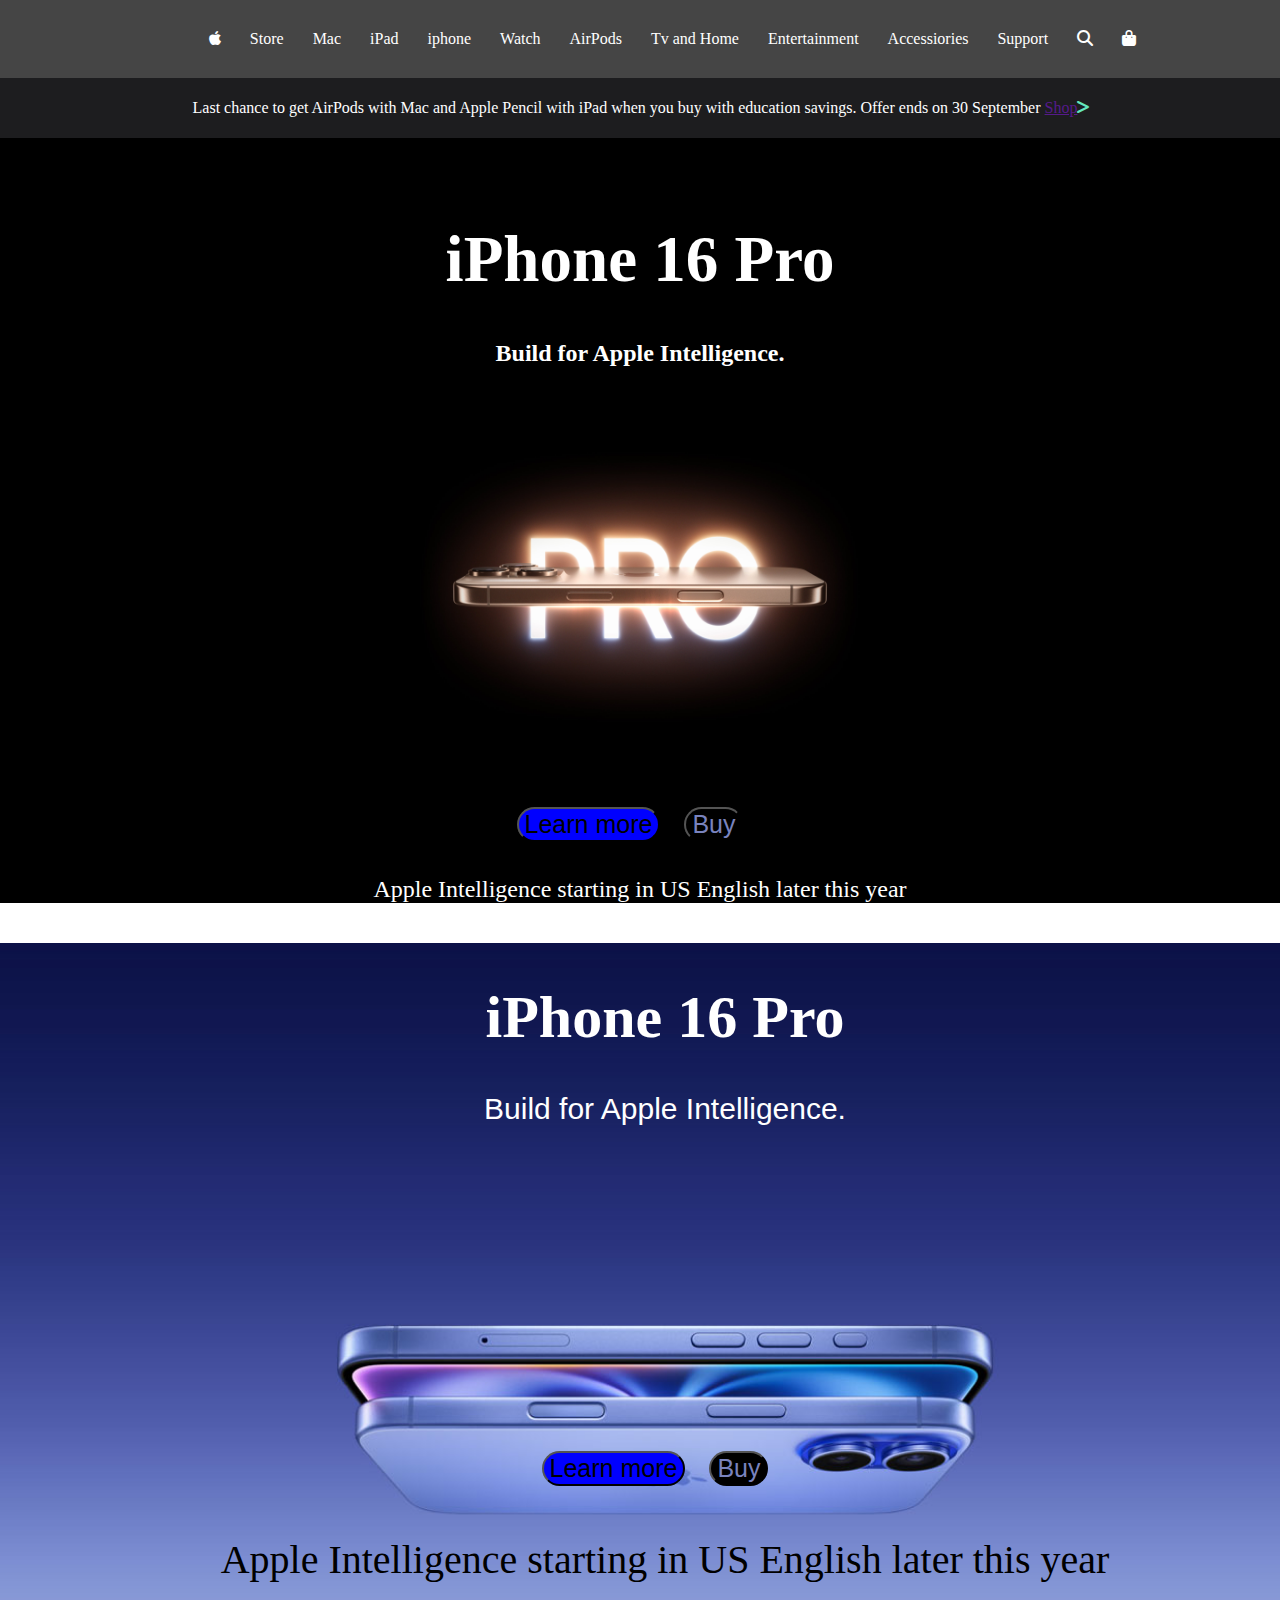
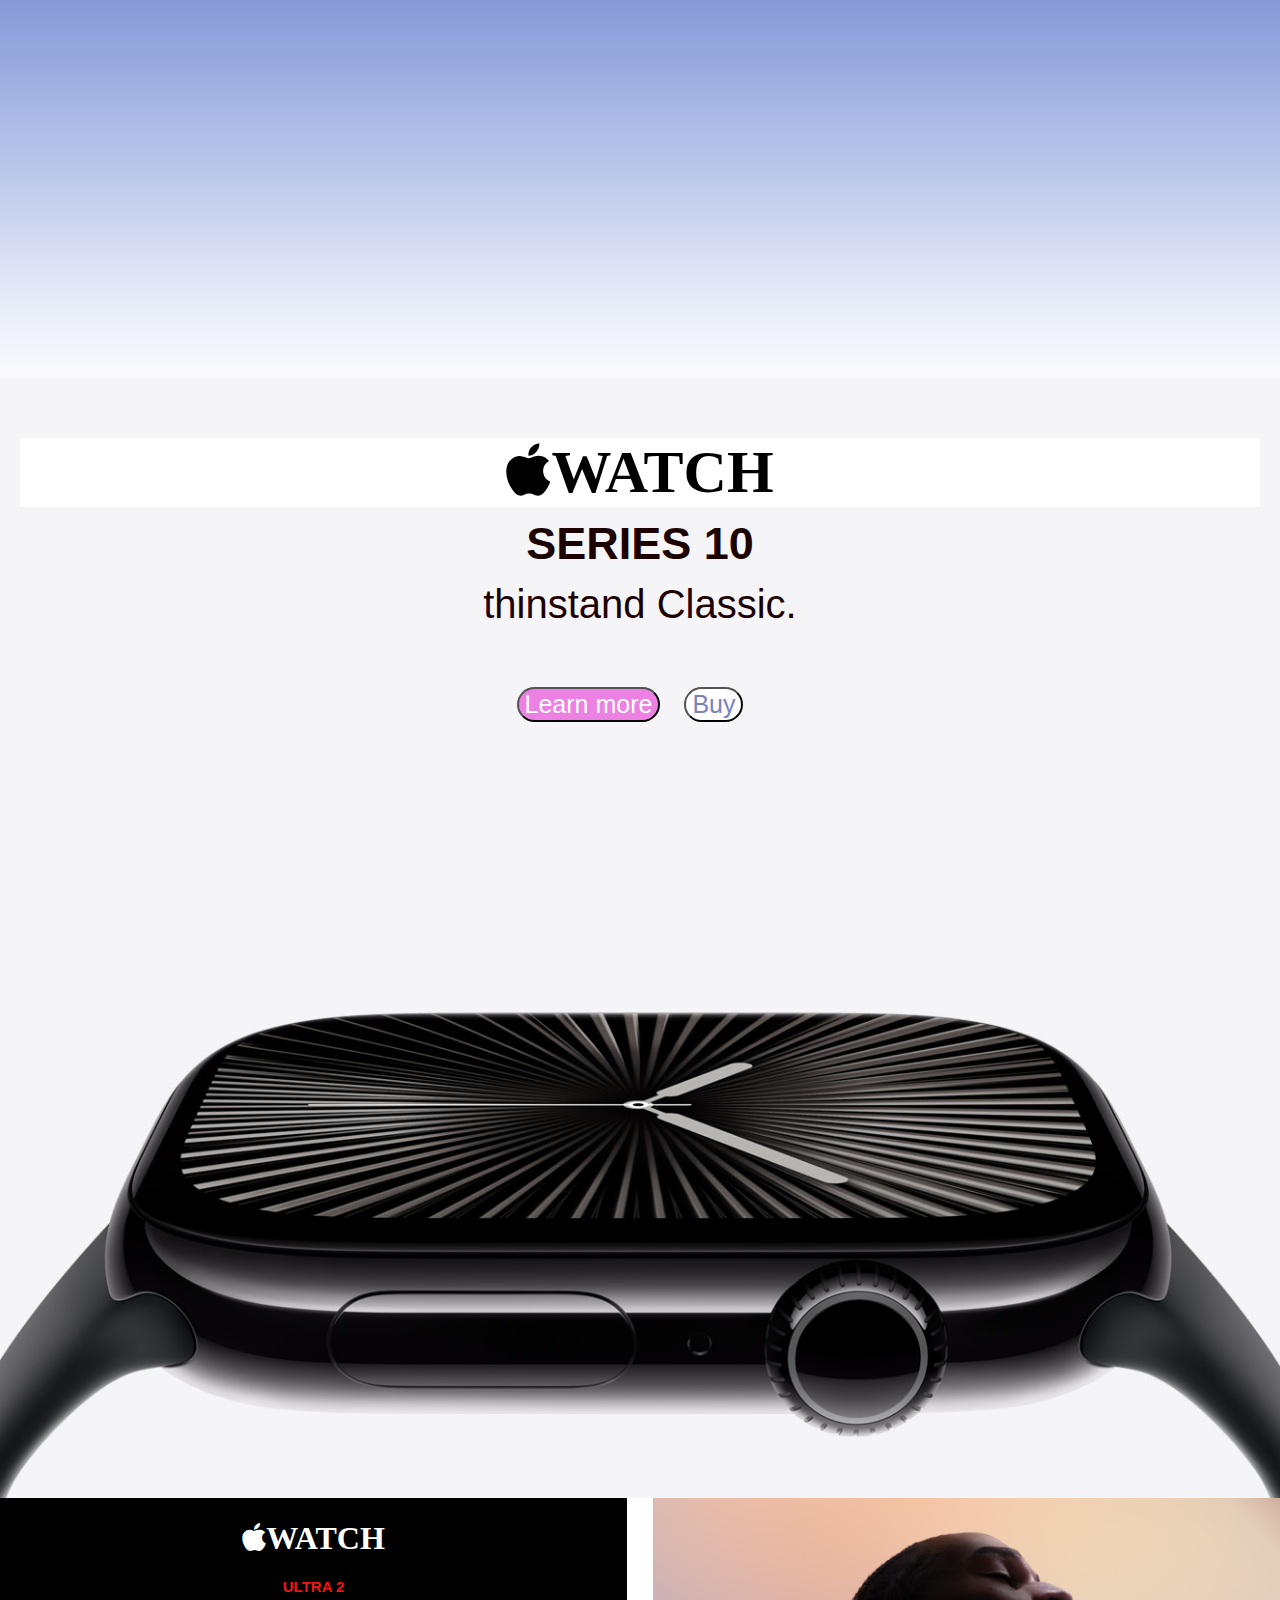
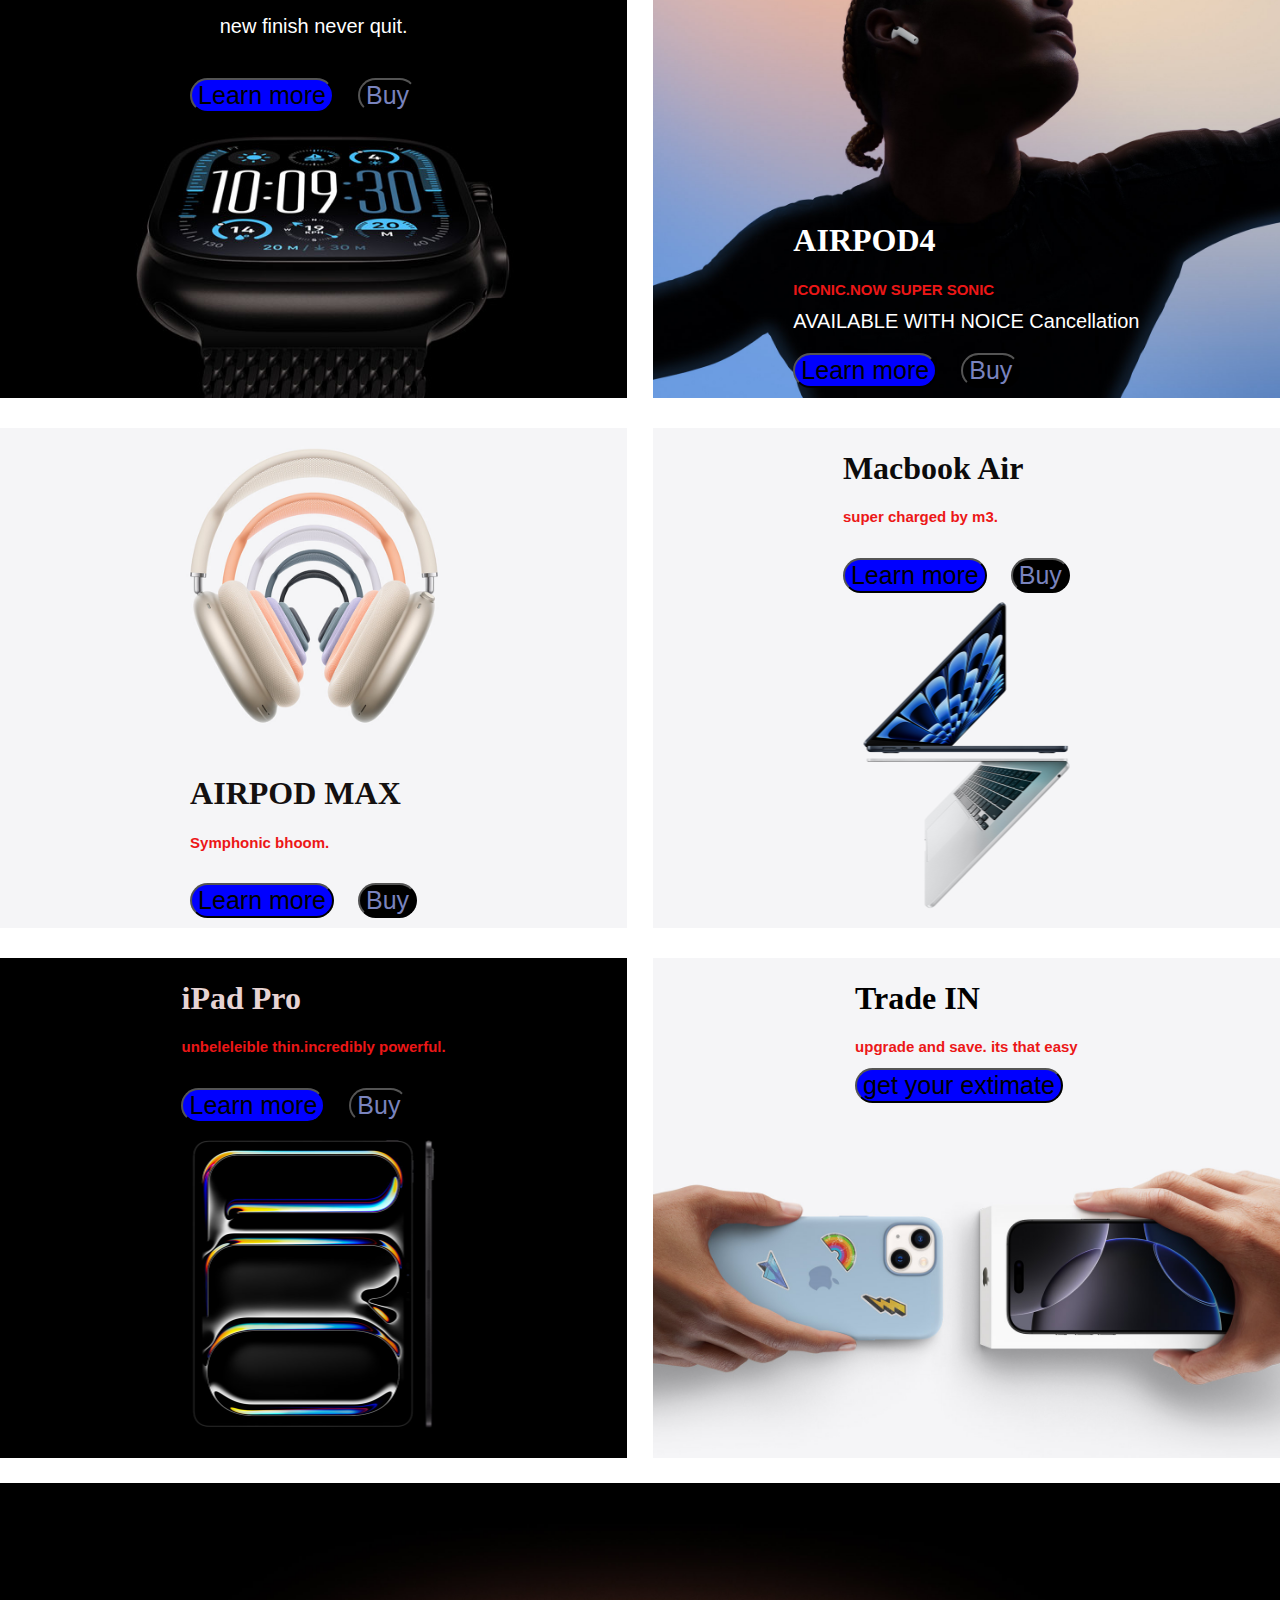
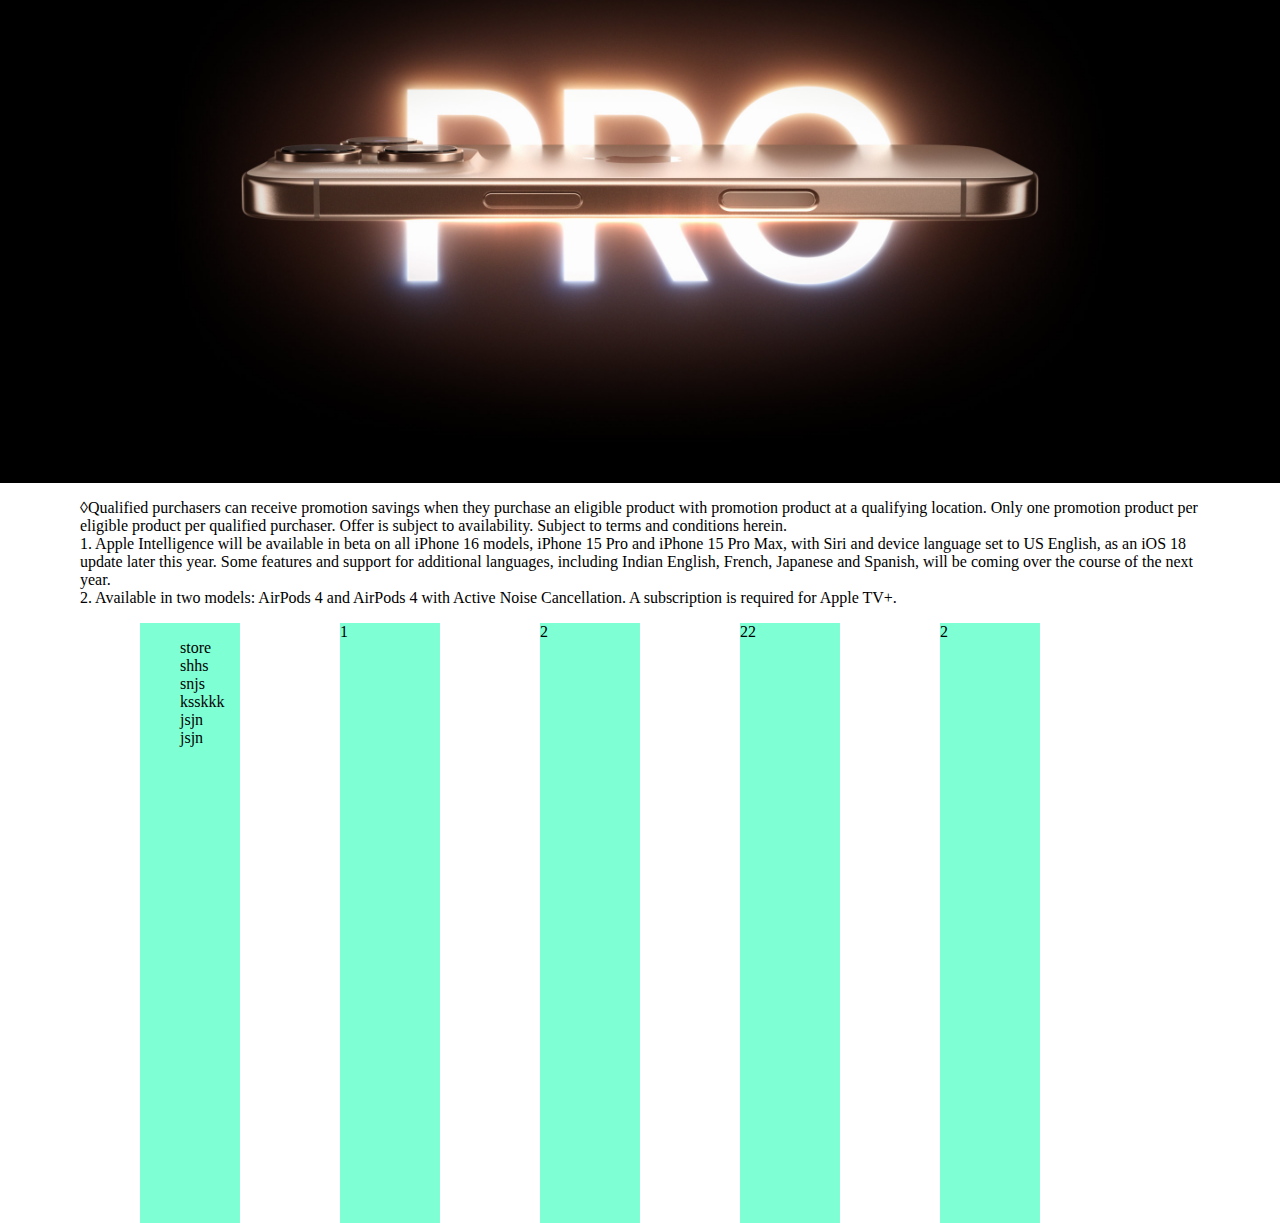
==== index.html @ c9995c5e "s" ====
<!DOCTYPE html>
<html lang="en">
<head>
    <meta charset="UTF-8">
    <meta name="viewport" content="width=device-width, initial-scale=1.0">
    <title>Apple</title>
    <link rel="stylesheet" href="app.css">
    <!-- <link rel="stylesheet" href="<link rel="stylesheet" href="https://cdnjs.cloudflare.com/ajax/libs/font-awesome/6.6.0/css/all.min.css" integrity="sha512-Kc323vGBEqzTmouAECnVceyQqyqdsSiqLQISBL29aUW4U/M7pSPA/gEUZQqv1cwx4OnYxTxve5UMg5GT6L4JJg==" crossorigin="anonymous" referrerpolicy="no-referrer" /> -->
     <link rel="stylesheet" href="https://cdnjs.cloudflare.com/ajax/libs/font-awesome/6.6.0/css/all.min.css">
    
</head>
<body>
<section>
    <header>
        <nav>
            <ul>
                <li><i class="fa-brands fa-apple"></i></li>
                <li>Store</li>
                <li>Mac</li>
                <li>iPad</li>
                <li>iphone</li>
                <li>Watch</li>
                <li>AirPods</li>
                <li>Tv and Home</li>
                <li>Entertainment</li>
                <li>Accessiories</li>
                <li>Support</li>
                <li><i class="fa-solid fa-magnifying-glass"></i></li>
                <li><i class="fa-solid fa-bag-shopping"></i></li>
            </ul>
            
        </nav>
    </header>

    <div class="sub-nav">
        <p>  Last chance to get AirPods with Mac and Apple Pencil with iPad when you buy with education savings. Offer ends on 30 September <a href="">Shop</a><i class="fa-sharp fa-solid fa-greater-than" style="color: #63E6BE; width: 10px;"></i>
        </div>
        <div class="hero">
    <h1>iPhone 16 Pro</h1>
    <h2>Build for Apple Intelligence.</h2>
    <img src="img/hero_endframe__b3cjfkquc2s2_large_2x.jpg" alt="">
    <input type="button" value="Learn more" style="background-color: blue;font-size: 25px;border-radius: 20px ;margin-bottom: 10px;">
    <input type="button" value="Buy" style="margin: 20px; background-color: black;  color:rgb(121, 131, 190);font-size: 25px;border-radius: 20px;margin-bottom: 10px;">
    <p>Apple Intelligence starting in US English later this year</p>
    
</div>
<div class="second">
   
    
     <div class="blue">
         <h1>iPhone 16 Pro</h1>
    <h2>Build for Apple Intelligence.</h2>
     <input type="button" value="Learn more" style="background-color: blue;font-size: 25px;border-radius: 20px ;margin-bottom: 10px;">
     <input type="button" value="Buy" style="margin: 20px; background-color: black;  color:rgb(121, 131, 190);font-size: 25px;border-radius: 20px;margin-bottom: 10px;">
     
     <p >Apple Intelligence starting in US English later this year</p>
     </div>
     
     <!-- <div class="watchimg">
        <h1 style="color: black;"><i class="fa-brands fa-apple"></i>WATCH </h1>
        <h3>SERIES 10</h3>
        <img src="img/watch.jpg" alt=""> -->
        <div class="watchimg">
        <h1 style="color: black;"><i class="fa-brands fa-apple"></i>WATCH </h1>
        <h2 style="font-family: sans-serif;font-size: 5vh ;">SERIES 10</h2>
        <p  style="font-family: sans-serif;font-weight: 50px ; font-size: 40px;background-size: 10%;margin-top: -25px;" >thinstand Classic.</p>
        <!-- <img style="display: flex;justify-content: center; width: 1320px; height: 200px;margin: auto;" src="img/watch.jpg" alt="">  -->
        <input type="button" value="Learn more" style="background-color: rgb(236, 128, 227);font-size: 25px;border-radius: 20px ;margin-bottom: 10px;color: rgb(255, 255, 255);">
        <input type="button" value="Buy" style="margin: 20px; background-color: rgb(255, 255, 255);  color:rgb(121, 131, 190);font-size: 25px;border-radius: 20px;margin-bottom: 10px;">
        <!-- <p>Apple Intelligence starting in US English later this year</p>
         -->
         </div>
    
     </div>

</section>
    

<section>

    <div class="third">
<div class="third-grid  watch">

<div class="watch-style">
    <h1 style="color: rgb(255, 255, 255);"><i class="fa-brands fa-apple"></i>WATCH </h1>
<h2> ULTRA 2</h2>
<p>new finish never quit.</p>

<input type="button" value="Learn more" style="background-color: blue;font-size: 25px;border-radius: 20px ;margin-bottom: 10px;">
<input type="button" value="Buy" style="margin: 20px; background-color: black;  color:rgb(121, 131, 190);
 box-shadow: none;  font-size: 25px;border-radius: 20px;margin-bottom: 10px;">
</div>
    

</div>
<div class="third-grid airpods">


    <div class="airpods-style">
       
        <h1 style="color: rgb(255, 255, 255);">AIRPOD4</h1>
    <h2> ICONIC.NOW SUPER SONIC</h2>
    <p>AVAILABLE WITH NOICE Cancellation</p>
    
    <input type="button" value="Learn more" style="background-color: blue;font-size: 25px;border-radius: 20px ;margin-bottom: 10px;">
    <input type="button" value="Buy" style="margin: 20px; background-color: black;  color:rgb(121, 131, 190);
     box-shadow: none;  font-size: 25px;border-radius: 20px;margin-bottom: 10px;">
    </div>


</div>
<div class="third-grid airpodsx">
<div class="airpodsx-style">
    <h1 style="color: rgb(20, 16, 16);">AIRPOD MAX </h1>
    <h2> Symphonic bhoom.</h2>
    
    <input type="button" value="Learn more" style="background-color: blue;font-size: 25px;border-radius: 20px ;margin-bottom: 10px;">
    <input type="button" value="Buy" style="margin: 20px; background-color: black;  color:rgb(121, 131, 190);
     box-shadow: none;  font-size: 25px;border-radius: 20px;margin-bottom: 10px;">
    </div>
</div>


<div class="third-grid macbook">

    <div class="macbook-style">
        <h1 style="color: rgb(12, 11, 11);">Macbook Air</h1>
        <h2> super charged by m3.</h2>
        
        
        <input type="button" value="Learn more" style="background-color: blue;font-size: 25px;border-radius: 20px ;margin-bottom: 10px;">
        <input type="button" value="Buy" style="margin: 20px; background-color: black;  color:rgb(121, 131, 190);
         box-shadow: none;  font-size: 25px;border-radius: 20px;margin-bottom: 10px;">
        </div>
    </div>
    
    <div class="third-grid ipad">
        
        <div class="ipad-style">
            <h1 style="color: rgb(230, 211, 211);">iPad Pro</h1>
            <h2> unbeleleible thin.incredibly powerful.</h2>
            
            
            <input type="button" value="Learn more" style="background-color: blue;font-size: 25px;border-radius: 20px ;margin-bottom: 10px;">
            <input type="button" value="Buy" style="margin: 20px; background-color: black;  color:rgb(121, 131, 190);
             box-shadow: none;  font-size: 25px;border-radius: 20px;margin-bottom: 10px;">
            </div>
        </div>
        <div class="third-grid tradein">
        
            <div class="tradein-style">
                <h1 style="color: rgb(0, 0, 0);">Trade IN </h1>
                <h2> upgrade and save. its that easy</h2>
               
                
                <input type="button" value="get your extimate" style="background-color: blue;font-size: 25px;border-radius: 20px ;margin-bottom: 10px;">
    
            </div>
            
        </div>
    </div>


    
 

<!-- </div>

</div>
    </div>

</div>

</div>
    </div> -->

</section>


<section class="carousel">


<div class="carousel">

    <div class="image-bottom">
        <img src="img/hero_endframe__b3cjfkquc2s2_large_2x.jpg" alt="">
    </div>

</div>

</section>


<section>
<div class="para">

    <p>◊Qualified purchasers can receive promotion savings when they purchase an eligible product with promotion product at a qualifying location. Only one promotion product per eligible product per qualified purchaser. Offer is subject to availability. Subject to terms and conditions herein. <br>
        1. Apple Intelligence will be available in beta on all iPhone 16 models, iPhone 15 Pro and iPhone 15 Pro Max, with Siri and device language set to US English, as an iOS 18 update later this year. Some features and support for additional languages, including Indian English, French, Japanese and Spanish, will be coming over the course of the next year. <br>
        2. Available in two models: AirPods 4 and AirPods 4 with Active Noise Cancellation.
        A subscription is required for Apple TV+.</p>
</div>

</section>
<footer>

    <div class="foot-grid">


<div class="foot-col">
    <ul>
        <li>store</li>
        <li>shhs</li>
        <li>snjs</li>
        <li>ksskkk</li>
        <li>jsjn</li>
        <li>jsjn</li>
        
    </ul>
</div>
<div class="foot-col">1</div>
<div class="foot-col">2</div>
<div class="foot-col">22</div>
<div class="foot-col">2</div>

    </div>

</footer>
</body>
</html>
---- app.css ----
apple

*{
    margin: 0;
    padding: 0;
    box-sizing: border-box;
}
body{
    margin: 0;
}
header{
    background-color: rgba(22, 22, 23,.8);
    color: white;
    text-align: center;
    padding: 14px;
    /* position: absolute; */
}
header nav ul li{
    display: inline;
    margin-left: 25px;
    /* position: fixed; */
   
    
}
.sub-nav{
    background-color: #1d1d1f;
    color: white;
    text-align: center;
    padding: 5px;
}
.sub-nav span {
    color: blue;
}
.hero{background-color: black;
    text-align: center;
    color: white;
    align-items: center;
    padding-top: 40px;
    
    
    
}
.hero img{width: 600px;
    height: 400px;
    display: flex;
        justify-content: center;
        align-items: center;
        /* margin-left: 170px; */
        /* margin-bottom: 100px; */
        margin: auto;
}
.hero h1 {
    /* padding: 30px; */
    font-size: 65px;
    
}
.hero h3{

    font-size: 25px;
    padding: 0%;
}
 /* input button{
    background-color: rgb(33, 33, 53);
    color: white;
    font-size: 30px;
    border-radius: 10px; */

 
.button1{
    background-color: rgb(98, 98, 189);
    color: white;
    font-size: 30px;
    border-radius: 10px
}
 .hero p{
    font-size:x-large;
    margin-bottom: 30px;

    /* align-items:center; */
 }

 .second{
    /* height: 50vh;  */
    text-align: center;
    display: block;
    
}
.blue{
    background-image: url("img/ip.jpg" ); 
    /* background-size: cover; */
    height: 115vh;
    width: 1330px;
    background-position: center;
    background-size: cover;

}
.second .blue h1{display: flex;
    text-align: center;
    justify-content: center;
    color: white;
    font-size: 60px;
    padding-top: 40px;


}
.second .blue h2{
    color: white;
    font-size: 30px;
    font-weight: 100;
    font-family: sans-serif;

}
.second .blue input{margin-top: 300px;
    /* margin-left: 10%; */
}
.second .blue p{font-size: 40px;}
.watch{ display: flex;
        justify-content: center;
    text-align: center;
align-items: center;}
.watchimg{
    background-image: url("img/watch.jpg");
    height: 120vh;
    /* width: 1230px; */
    background-position: center;
    background-size: cover;
    color: rgb(27, 1, 1);
    padding: 20px;
}
.watchimg h1{
    background-color: white;
    font-size: 60px;
}
.second .watchimg h2{
    font-size: 30px;
    margin-top: -30px;
}
.second .watchimg img{
    height: 100vh;
    width: 130px;
    background-position: center;
    background-size: cover;
    margin-top: 10%;
}


.third{
    display: grid;
    grid-template-columns: 49% 49%;
    grid-template-rows: 500px 500px 500px;
    gap: 2%;
}

.third-grid{
    color: black;
    background-color: aquamarine;
}
.watch{
    display: flex;
    justify-content: center;
    align-items: start;
    background-size: cover;

    background-image: url("img/imm/watchultra.jpg");
 background-position: center;

}
.watch-style{
h2{
color: rgb(236, 23, 23);
font-family: sans-serif;
font-size: 15px ;
}
    p{
color: white;
font-family: sans-serif;font-weight: 50px ; font-size: 20px;
    }
}

.airpods{
    display: flex;
    justify-content: center;
    align-items: end;
    background-image: url("img/imm/airpods.jpg");
    background-position: center;
    background-size: cover;


}

.airpods-style{
    h2{
        color: rgb(236, 23, 23);
        font-family: sans-serif;
        font-size: 15px ;
        }
            p{
        color: white;
        font-family: sans-serif;font-weight: 50px ; font-size: 20px;
        display: flex;
        justify-content: end;
        align-items: end;
        margin: auto;
            }
}

.airpodsx{
    background-image: url("img/imm/airpodsmax.jpg");
    display: flex;
    justify-content: center;
    align-items: end;
    background-position: center;
    background-size: cover;

}

.airpodsx-style{
    h2{
        color: rgb(236, 23, 23);
        font-family: sans-serif;
        font-size: 15px ;
        }
            p{
        color: white;
        font-family: sans-serif;font-weight: 50px ; font-size: 20px;
            }
}
.macbook{
    display: flex;
    justify-content: center;
    align-items: start;
    background: url("img/imm/macbook.jpg");
    background-position: center;
    background-size: cover;


}
.macbook-style{
    h2{
        color: rgb(236, 23, 23);
        font-family: sans-serif;
        font-size: 15px ;
        }
            p{
        color: white;
        font-family: sans-serif;font-weight: 50px ; font-size: 20px;
            }
}
.ipad{
    display: flex;
    justify-content: center;
    align-items: start;
    background: url("img/imm/ipadpro.jpg");
    background-position: center;
    background-size: cover;


}
.ipad-style{
    h2{
        color: rgb(236, 23, 23);
        font-family: sans-serif;
        font-size: 15px ;
        }
            p{
        color: white;
        font-family: sans-serif;font-weight: 50px ; font-size: 20px;
            }
}
.tradein{
    display: flex;
    justify-content: center;
    align-items: start;
    background: url("img/imm/tradein.jpg");
    background-position: center;
    background-size: cover;


}
.tradein-style{
    h2{
        color: rgb(236, 23, 23);
        font-family: sans-serif;
        font-size: 15px ;
        }
            p{
        color: white;
        font-family: sans-serif;font-weight: 50px ; font-size: 20px;
            }
}

.carousel{
    margin-top: 85px;
    background-color: antiquewhite;
}
.image-bottom{
    height: 600PX;
    width: 100%;
    overflow: hidden;
    margin-top: 10px;
    display: block;


    img{
        height: 100%;
        width: 100%;
        object-fit: cover;
    }
}

.para{
    padding: 0px 80px ;
    /* width: 100%; */
    /* align-items: center; */
}


.foot-grid{
    display: grid;
    align-items: center;
    justify-content: center;
    grid-template-columns: 200px 200px 200px 200px 200px;

}
.foot-col{
    height: 600px;
    width: 100px;
    gap: 20px;
    background-color: aquamarine;
}
.foot-col li{list-style: none;}
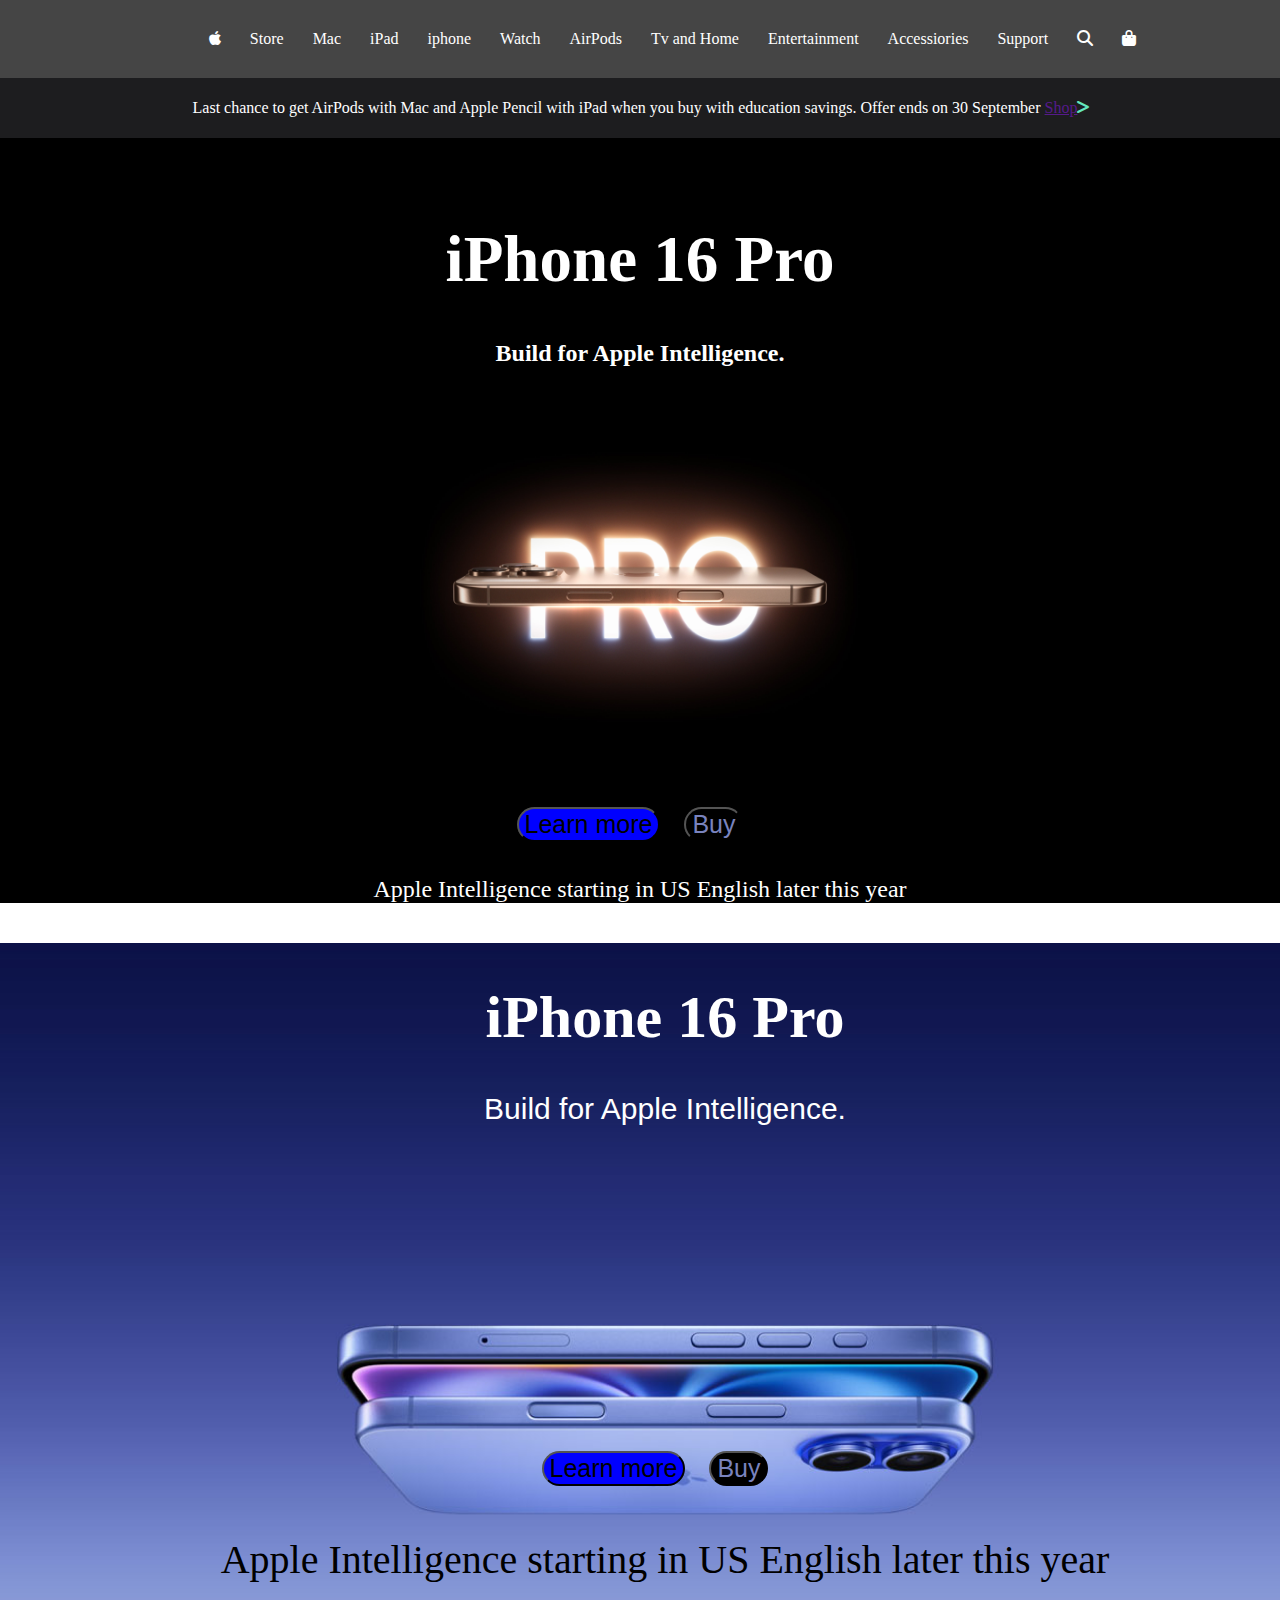
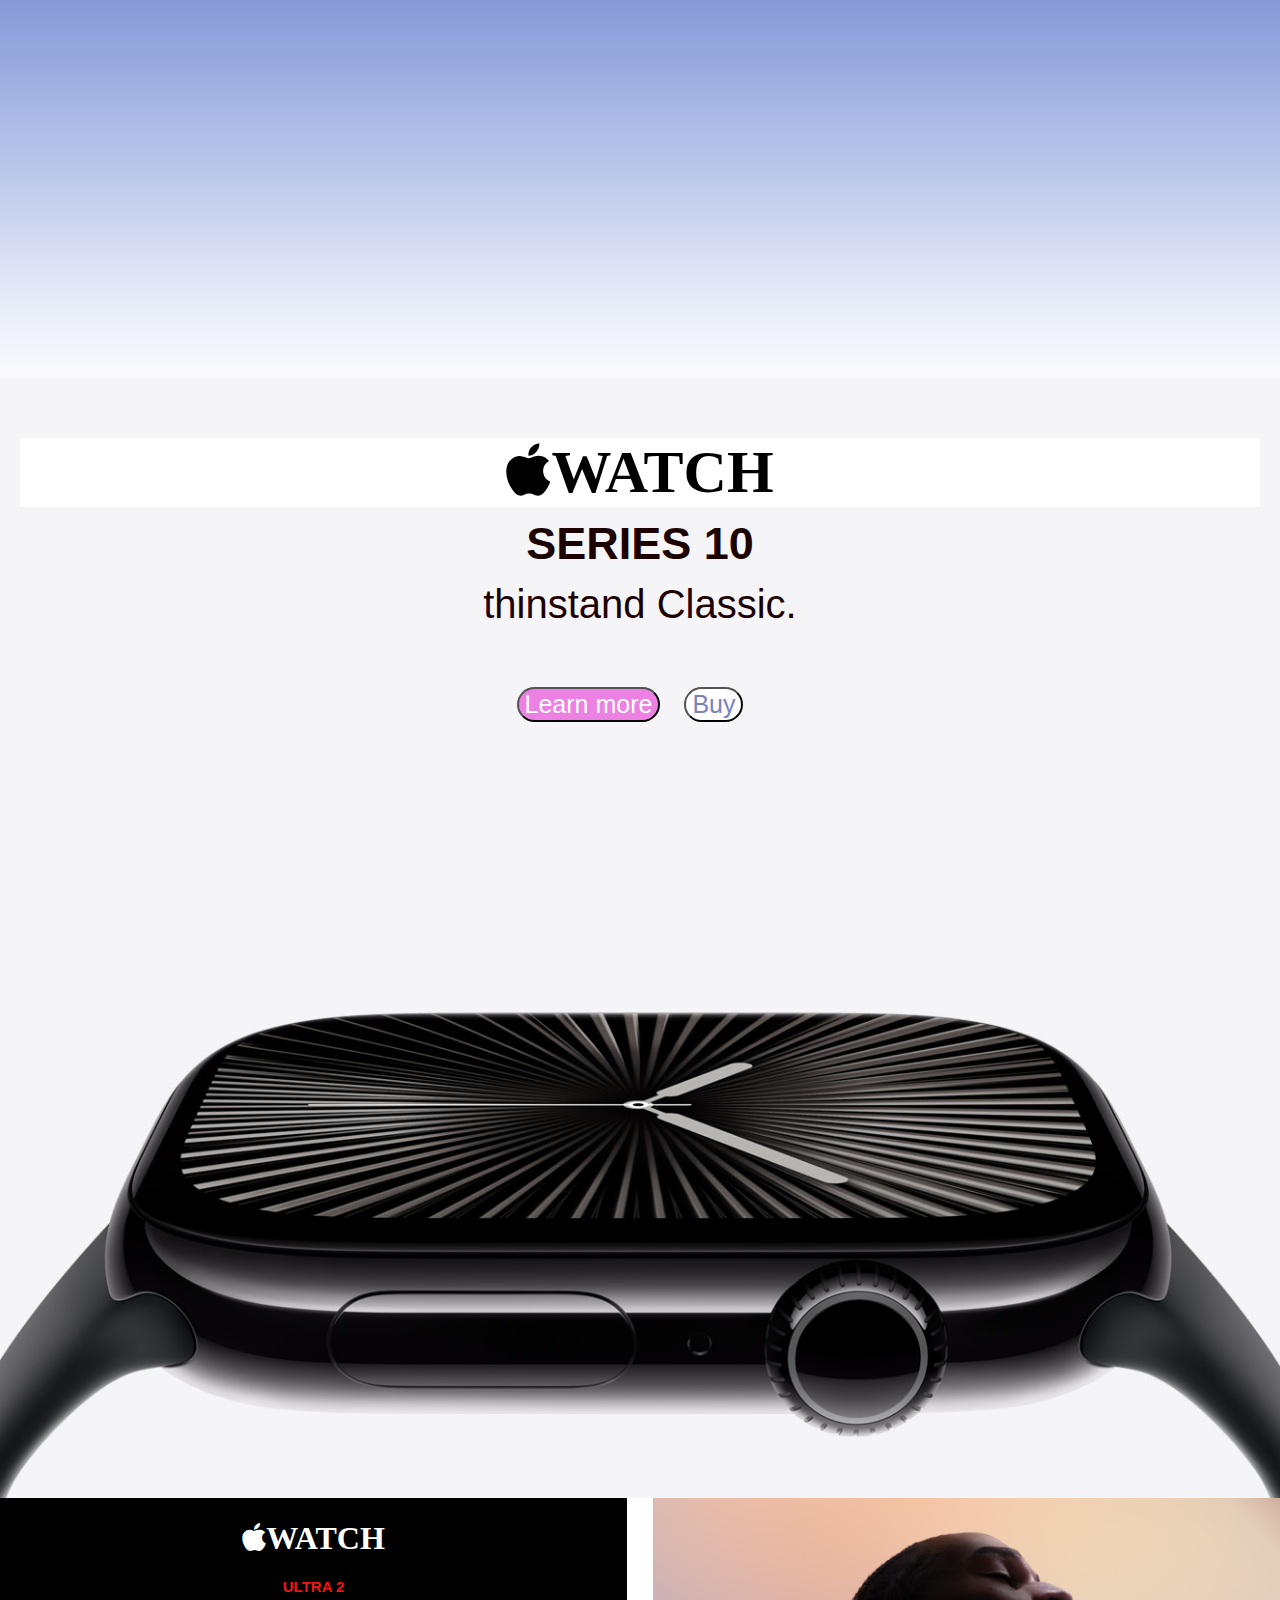
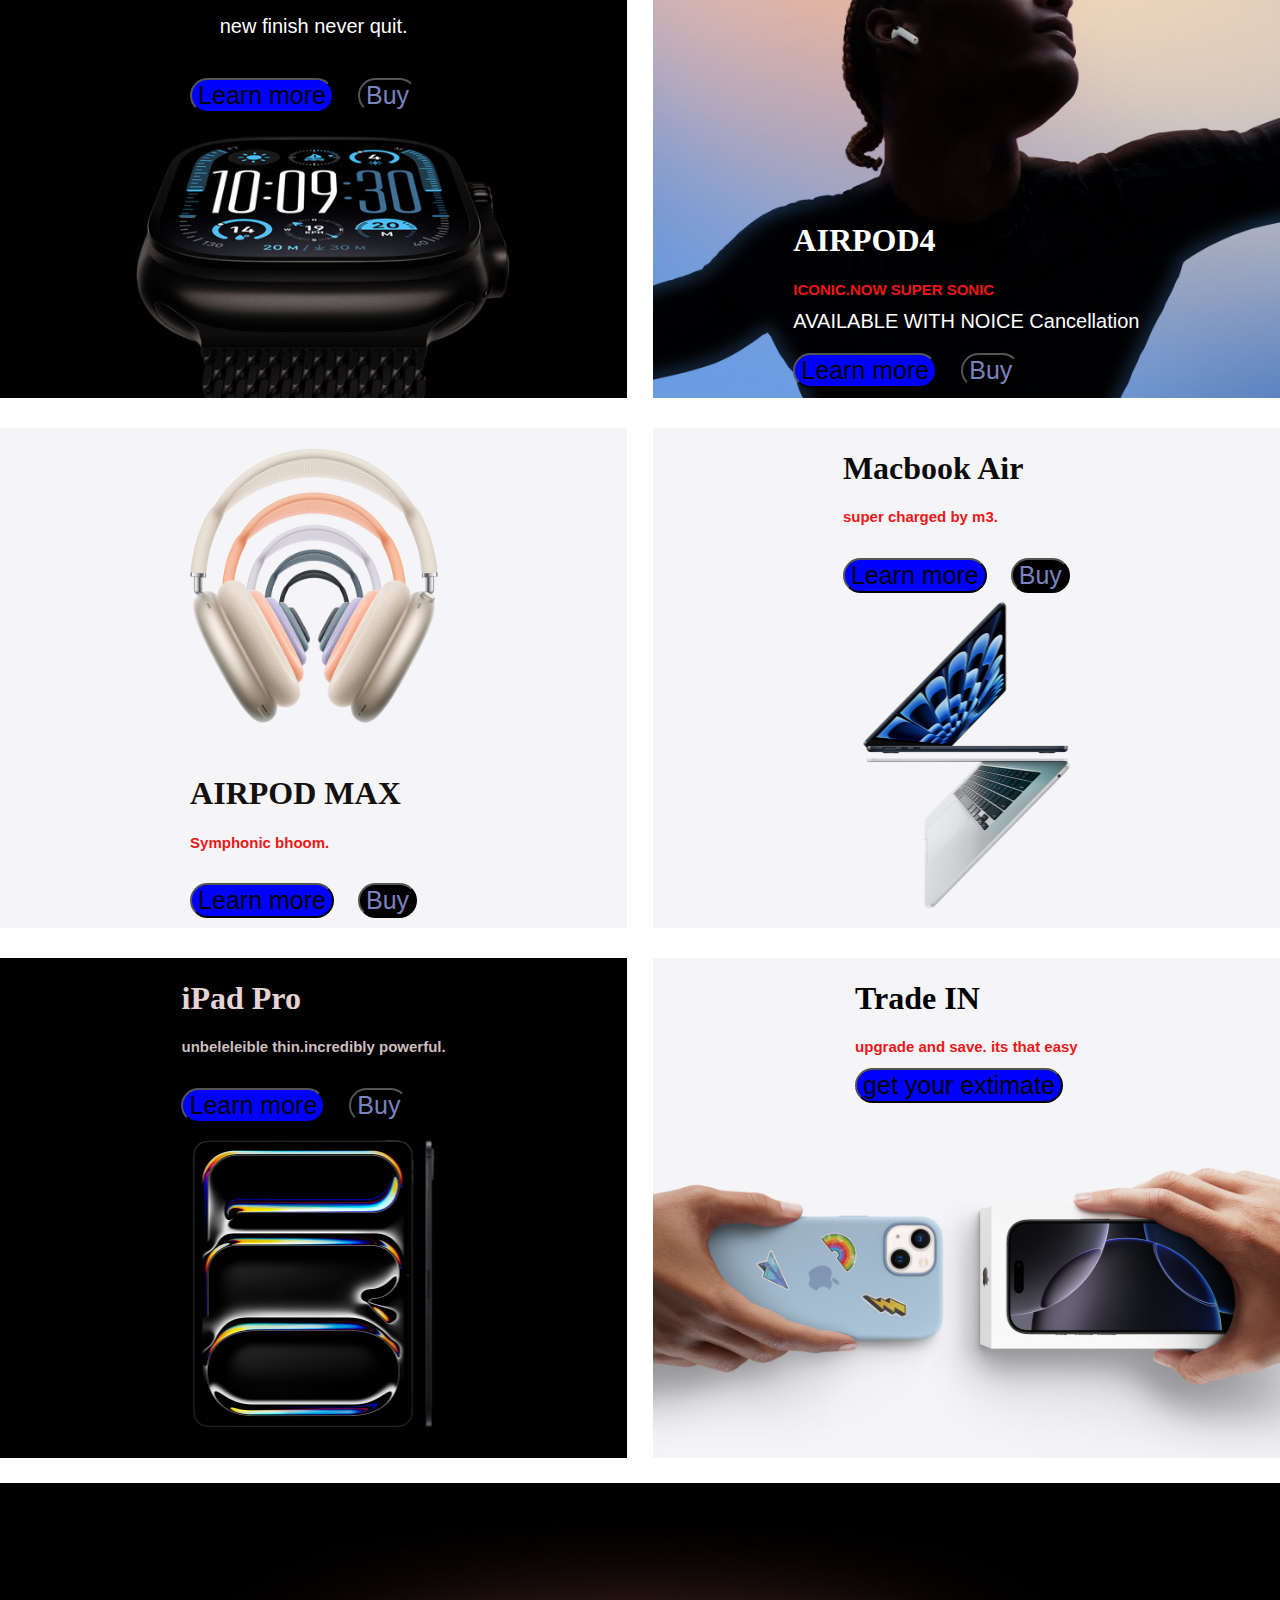
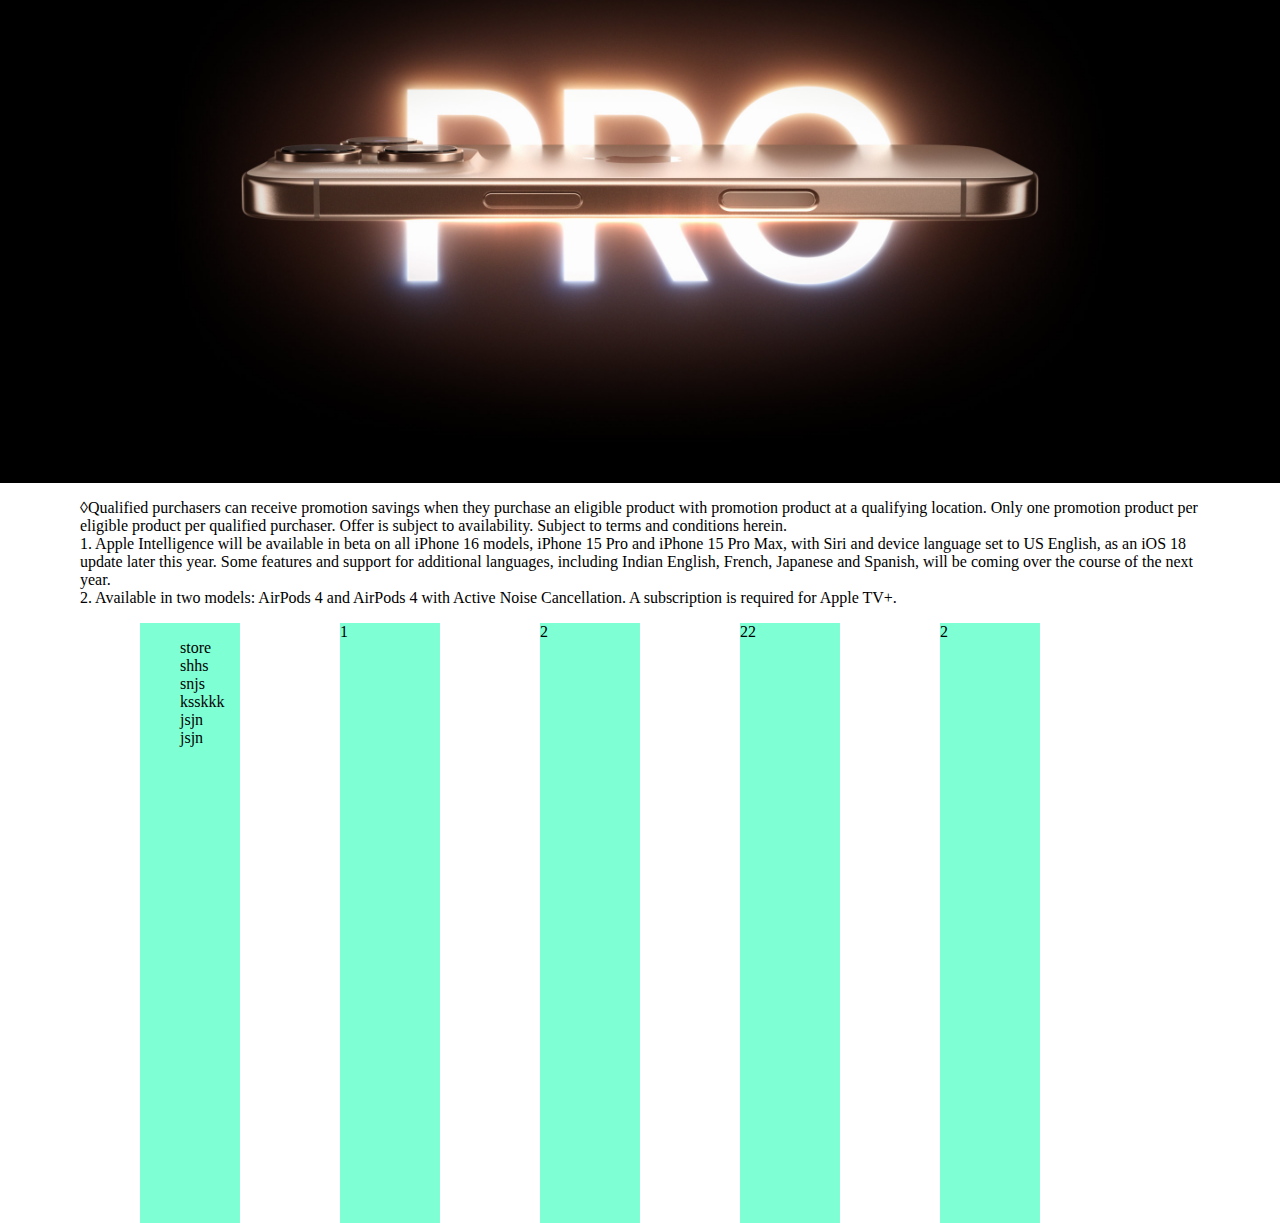
==== commit 0dc90429: "s" ====
--- a/index.html
+++ b/index.html
@@ -4,7 +4,7 @@
     <meta charset="UTF-8">
     <meta name="viewport" content="width=device-width, initial-scale=1.0">
     <title>Apple</title>
-    <link rel="stylesheet" href="app.css">
+    <link rel="stylesheet" href="style.css">
     <!-- <link rel="stylesheet" href="<link rel="stylesheet" href="https://cdnjs.cloudflare.com/ajax/libs/font-awesome/6.6.0/css/all.min.css" integrity="sha512-Kc323vGBEqzTmouAECnVceyQqyqdsSiqLQISBL29aUW4U/M7pSPA/gEUZQqv1cwx4OnYxTxve5UMg5GT6L4JJg==" crossorigin="anonymous" referrerpolicy="no-referrer" /> -->
      <link rel="stylesheet" href="https://cdnjs.cloudflare.com/ajax/libs/font-awesome/6.6.0/css/all.min.css">
     
--- a/style.css
+++ b/style.css
@@ -0,0 +1,331 @@
+apple
+
+*{
+    margin: 0;
+    padding: 0;
+    box-sizing: border-box;
+}
+body{
+    margin: 0;
+}
+header{
+    background-color: rgba(22, 22, 23,.8);
+    color: white;
+    text-align: center;
+    padding: 14px;
+    /* position: absolute; */
+}
+header nav ul li{
+    display: inline;
+    margin-left: 25px;
+    /* position: fixed; */
+   
+    
+}
+.sub-nav{
+    background-color: #1d1d1f;
+    color: white;
+    text-align: center;
+    padding: 5px;
+}
+.sub-nav span {
+    color: blue;
+}
+.hero{background-color: black;
+    text-align: center;
+    color: white;
+    align-items: center;
+    padding-top: 40px;
+    
+    
+    
+}
+.hero img{width: 600px;
+    height: 400px;
+    display: flex;
+        justify-content: center;
+        align-items: center;
+        /* margin-left: 170px; */
+        /* margin-bottom: 100px; */
+        margin: auto;
+}
+.hero h1 {
+    /* padding: 30px; */
+    font-size: 65px;
+    
+}
+.hero h3{
+
+    font-size: 25px;
+    padding: 0%;
+}
+ /* input button{
+    background-color: rgb(33, 33, 53);
+    color: white;
+    font-size: 30px;
+    border-radius: 10px; */
+
+ 
+.button1{
+    background-color: rgb(98, 98, 189);
+    color: white;
+    font-size: 30px;
+    border-radius: 10px
+}
+ .hero p{
+    font-size:x-large;
+    margin-bottom: 30px;
+
+    /* align-items:center; */
+ }
+
+ .second{
+    /* height: 50vh;  */
+    text-align: center;
+    display: block;
+    
+}
+.blue{
+    background-image: url("img/ip.jpg" ); 
+    /* background-size: cover; */
+    height: 115vh;
+    width: 1330px;
+    background-position: center;
+    background-size: cover;
+
+}
+.second .blue h1{display: flex;
+    text-align: center;
+    justify-content: center;
+    color: white;
+    font-size: 60px;
+    padding-top: 40px;
+
+
+}
+.second .blue h2{
+    color: white;
+    font-size: 30px;
+    font-weight: 100;
+    font-family: sans-serif;
+
+}
+.second .blue input{margin-top: 300px;
+    /* margin-left: 10%; */
+}
+.second .blue p{font-size: 40px;}
+.watch{ display: flex;
+        justify-content: center;
+    text-align: center;
+align-items: center;}
+.watchimg{
+    background-image: url("img/watch.jpg");
+    height: 120vh;
+    /* width: 1230px; */
+    background-position: center;
+    background-size: cover;
+    color: rgb(27, 1, 1);
+    padding: 20px;
+}
+.watchimg h1{
+    background-color: white;
+    font-size: 60px;
+}
+.second .watchimg h2{
+    font-size: 30px;
+    margin-top: -30px;
+}
+.second .watchimg img{
+    height: 100vh;
+    width: 130px;
+    background-position: center;
+    background-size: cover;
+    margin-top: 10%;
+}
+
+
+.third{
+    display: grid;
+    grid-template-columns: 49% 49%;
+    grid-template-rows: 500px 500px 500px;
+    gap: 2%;
+}
+
+.third-grid{
+    color: black;
+    background-color: aquamarine;
+}
+.watch{
+    display: flex;
+    justify-content: center;
+    align-items: start;
+    background-size: cover;
+
+    background-image: url("img/imm/watchultra.jpg");
+ background-position: center;
+
+}
+.watch-style{
+h2{
+color: rgb(236, 23, 23);
+font-family: sans-serif;
+font-size: 15px ;
+}
+    p{
+color: white;
+font-family: sans-serif;font-weight: 50px ; font-size: 20px;
+    }
+}
+
+.airpods{
+    display: flex;
+    justify-content: center;
+    align-items: end;
+    background-image: url("img/imm/airpods.jpg");
+    background-position: center;
+    background-size: cover;
+
+
+}
+
+.airpods-style{
+    h2{
+        color: rgb(236, 23, 23);
+        font-family: sans-serif;
+        font-size: 15px ;
+        }
+            p{
+        color: white;
+        font-family: sans-serif;font-weight: 50px ; font-size: 20px;
+        display: flex;
+        justify-content: end;
+        align-items: end;
+        margin: auto;
+            }
+}
+
+.airpodsx{
+    background-image: url("img/imm/airpodsmax.jpg");
+    display: flex;
+    justify-content: center;
+    align-items: end;
+    background-position: center;
+    background-size: cover;
+
+}
+
+.airpodsx-style{
+    h2{
+        color: rgb(236, 23, 23);
+        font-family: sans-serif;
+        font-size: 15px ;
+        }
+            p{
+        color: white;
+        font-family: sans-serif;font-weight: 50px ; font-size: 20px;
+            }
+}
+.macbook{
+    display: flex;
+    justify-content: center;
+    align-items: start;
+    background: url("img/imm/macbook.jpg");
+    background-position: center;
+    background-size: cover;
+
+
+}
+.macbook-style{
+    h2{
+        color: rgb(236, 23, 23);
+        font-family: sans-serif;
+        font-size: 15px ;
+        }
+            p{
+        color: white;
+        font-family: sans-serif;font-weight: 50px ; font-size: 20px;
+            }
+}
+.ipad{
+    display: flex;
+    justify-content: center;
+    align-items: start;
+    background: url("img/imm/ipadpro.jpg");
+    background-position: center;
+    background-size: cover;
+
+
+}
+.ipad-style{
+    h2{
+        color: rgb(204, 190, 190);
+        font-family: sans-serif;
+        font-size: 15px ;
+        }
+            p{
+        color: white;
+        font-family: sans-serif;font-weight: 50px ; font-size: 20px;
+            }
+}
+.tradein{
+    display: flex;
+    justify-content: center;
+    align-items: start;
+    background: url("img/imm/tradein.jpg");
+    background-position: center;
+    background-size: cover;
+
+
+}
+.tradein-style{
+    h2{
+        color: rgb(236, 23, 23);
+        font-family: sans-serif;
+        font-size: 15px ;
+        }
+            p{
+        color: white;
+        font-family: sans-serif;font-weight: 50px ; font-size: 20px;
+            }
+}
+
+.carousel{
+    margin-top: 85px;
+    background-color: antiquewhite;
+}
+.image-bottom{
+    height: 600PX;
+    width: 100%;
+    overflow: hidden;
+    margin-top: 10px;
+    display: block;
+
+
+    img{
+        height: 100%;
+        width: 100%;
+        object-fit: cover;
+    }
+}
+
+.para{
+    padding: 0px 80px ;
+    /* width: 100%; */
+    /* align-items: center; */
+}
+
+
+.foot-grid{
+    display: grid;
+    align-items: center;
+    justify-content: center;
+    grid-template-columns: 200px 200px 200px 200px 200px;
+
+}
+.foot-col{
+    height: 600px;
+    width: 100px;
+    gap: 20px;
+    background-color: aquamarine;
+}
+.foot-col li{list-style: none;}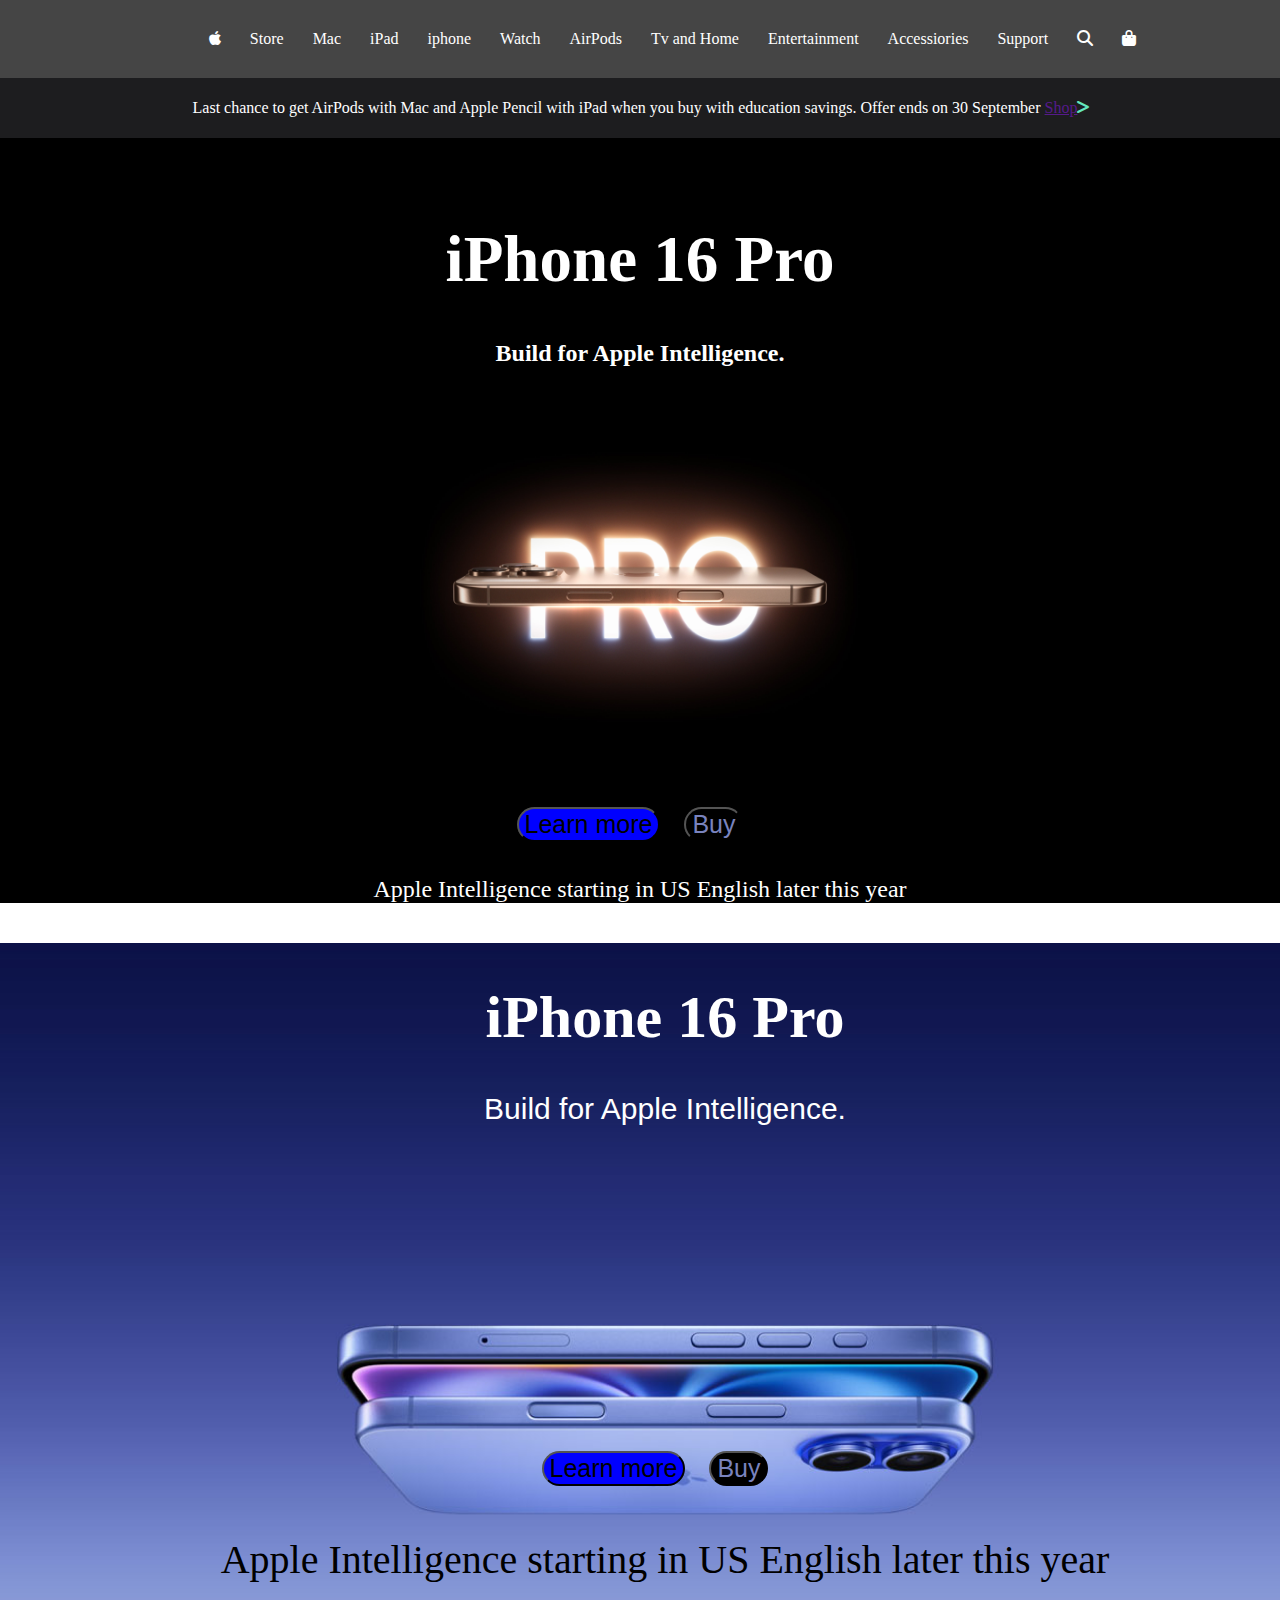
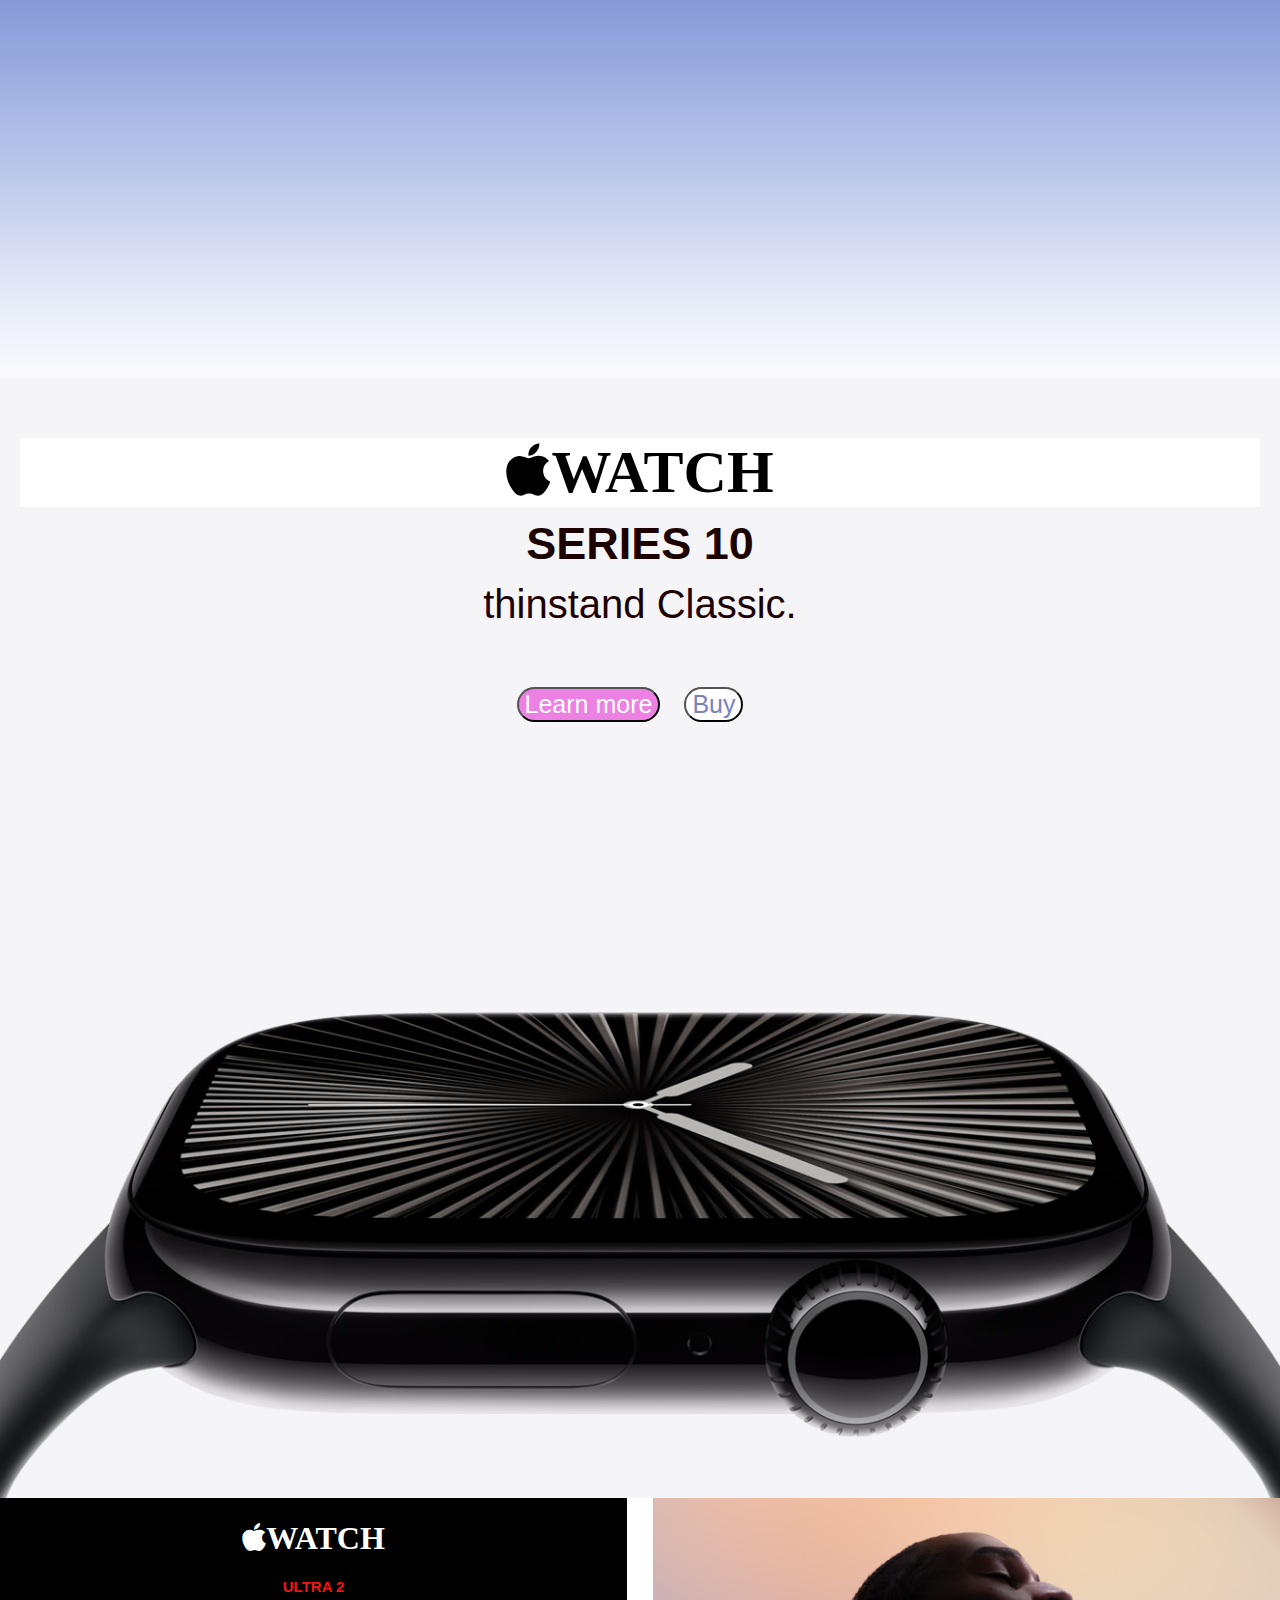
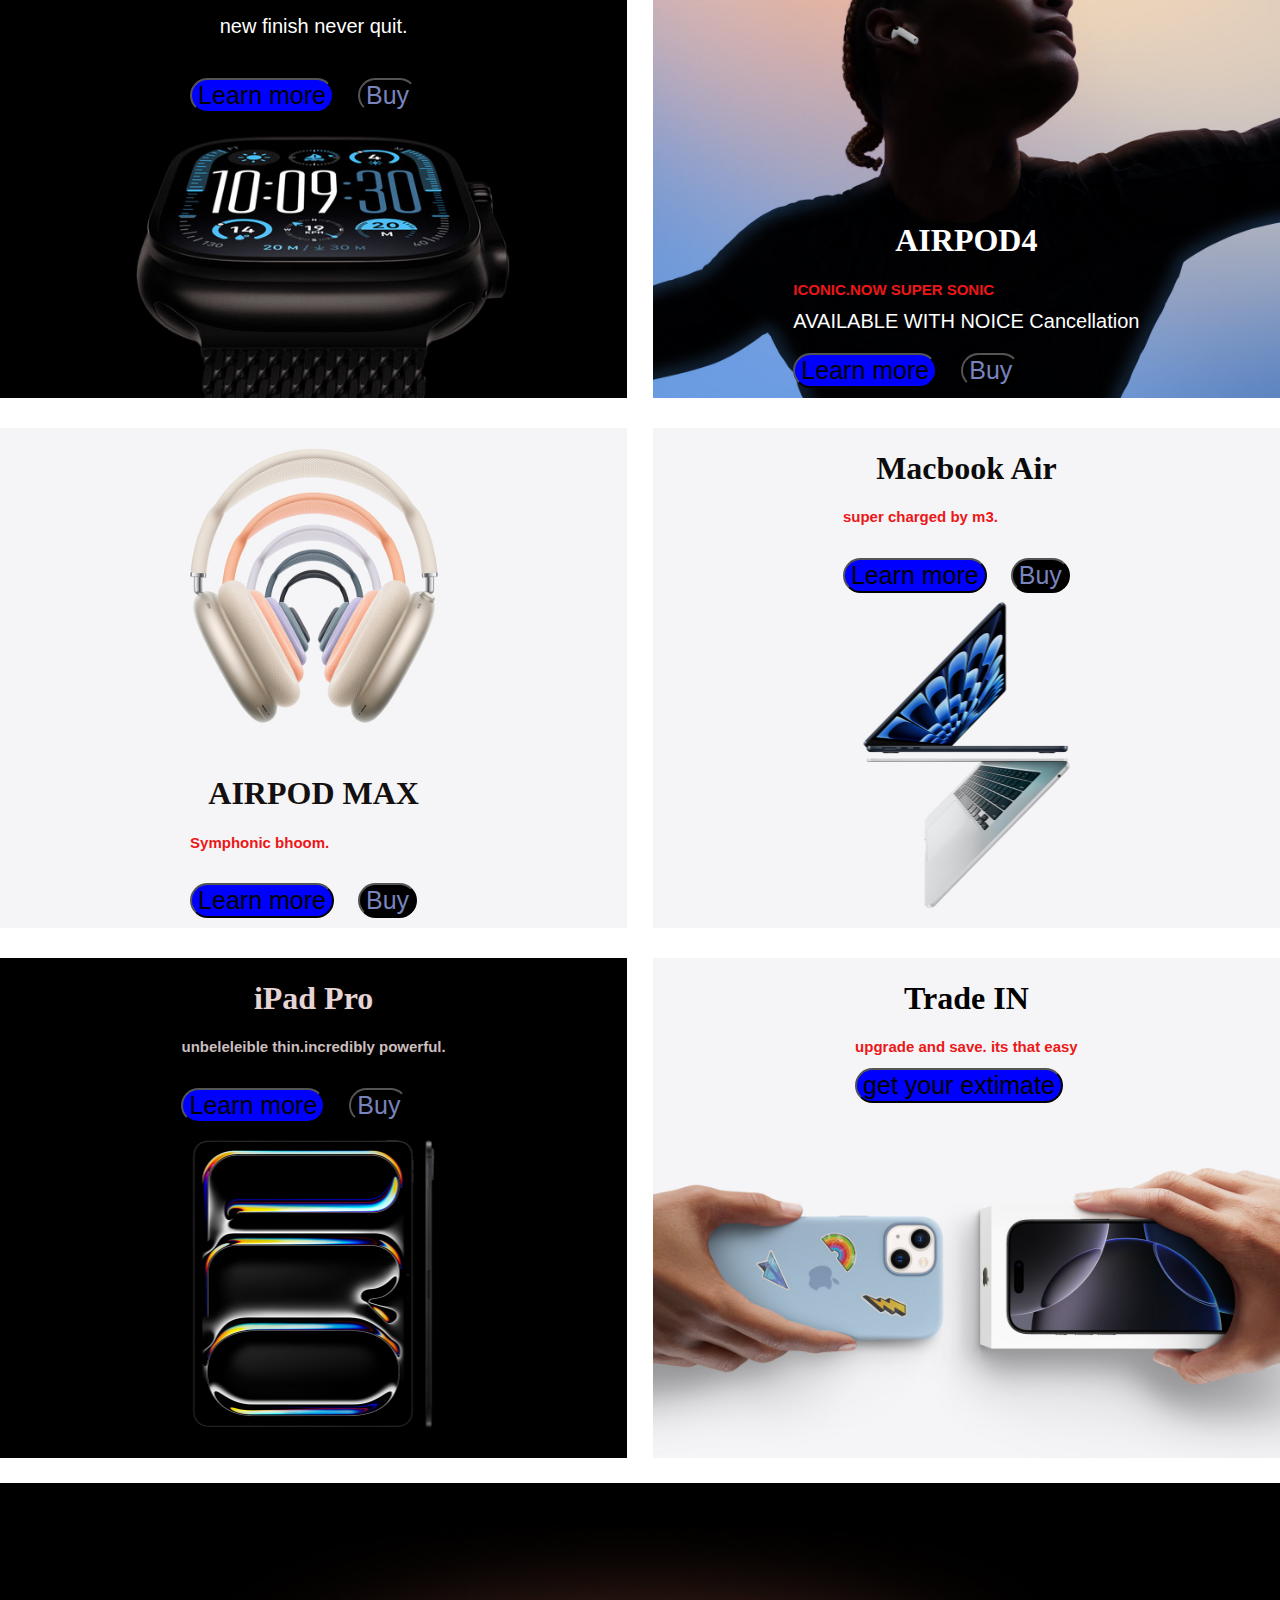
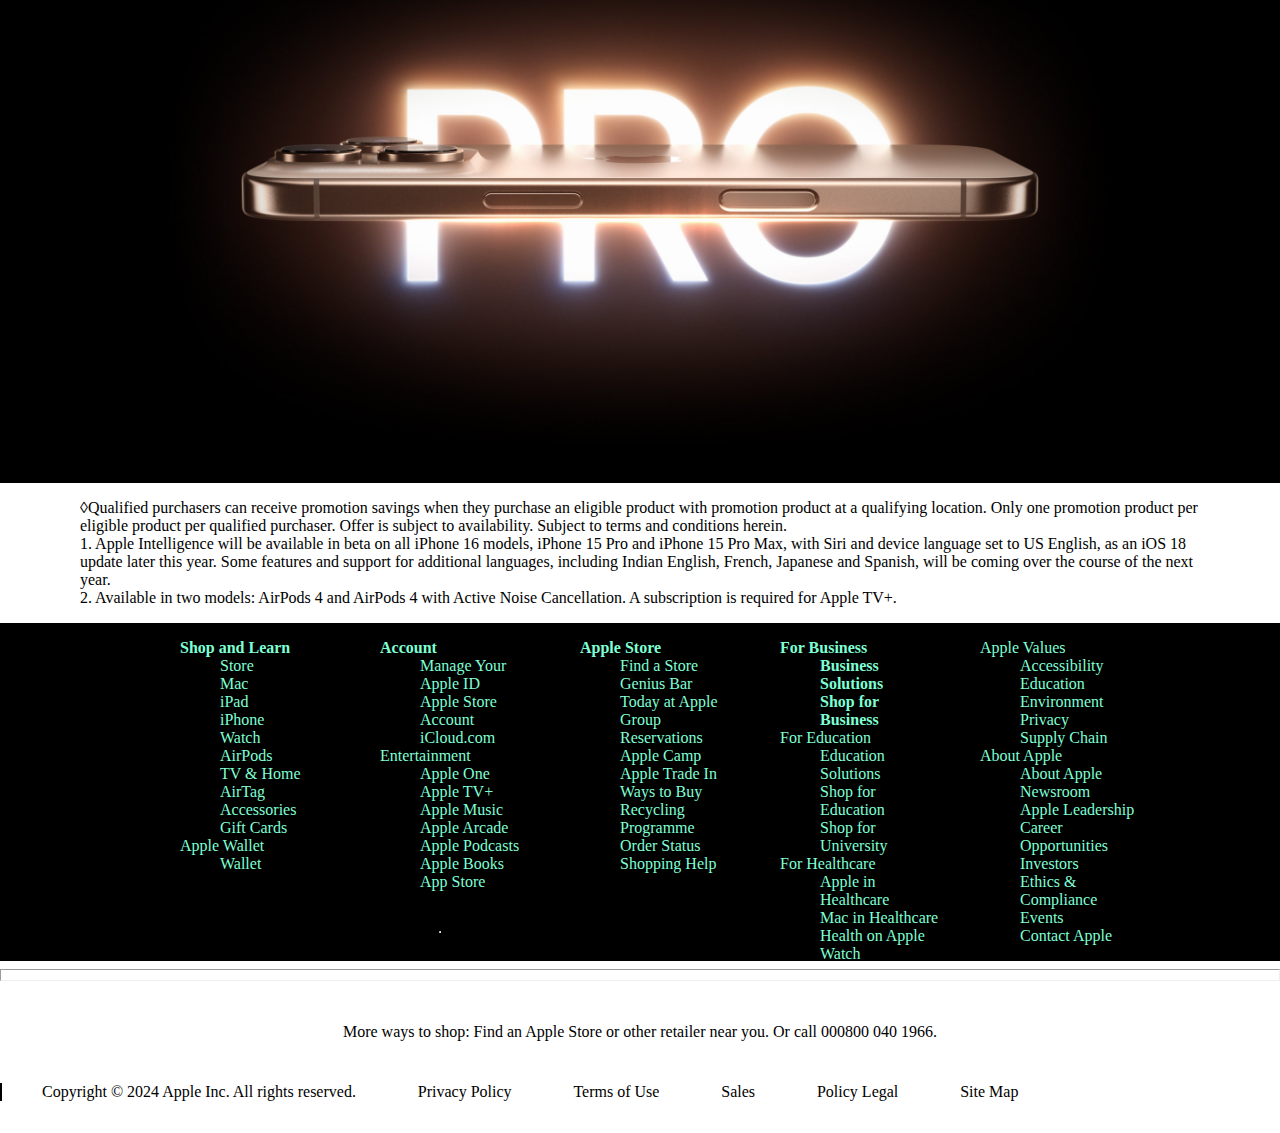
==== commit 438b9ff1: "new" ====
--- a/index.html
+++ b/index.html
@@ -202,8 +202,142 @@
 
 </section>
 <footer>
-
-    <div class="foot-grid">
+    <footer>
+
+        <div class="foot-grid">
+
+
+            <div class="foot-col">
+                <ul>
+                    <li style="font-weight: 900;" class="bis">Shop and Learn</li>
+                        <ul>
+                            <li>Store</li>
+                            <li>Mac</li>
+                            <li>iPad</li>
+                            <li>iPhone</li>
+                            <li>Watch</li>
+                            <li>AirPods</li>
+                            <li>TV & Home</li>
+                            <li>AirTag</li>
+                            <li>Accessories</li>
+                            <li>Gift Cards</li>
+                        </ul>
+                    
+                    <li  class="bis">Apple Wallet</li><ul>
+                            <li>Wallet</li>
+                        </ul>
+                    
+                </ul>
+            </div>
+            <div class="foot-col">
+                <ul>
+                    <li style="font-weight: 900;" class="bis">Account</li><ul>
+                            <li>Manage Your Apple ID</li>
+                            <li>Apple Store Account</li>
+                            <li>iCloud.com</li>
+                        </ul>
+                    </li>
+                    <li >Entertainment<ul>
+                            <li>Apple One</li>
+                            <li>Apple TV+</li>
+                            <li>Apple Music</li>
+                            <li>Apple Arcade</li>
+                            <li>Apple Podcasts</li>
+                            <li>Apple Books</li>
+                            <li>App Store</li>
+                        </ul>
+                    
+                </ul>
+            </div>
+            <div class="foot-col">
+                <ul>
+                    <li style="font-weight: 900;" class="bis">Apple Store</li>
+                        <ul>
+                            <li>Find a Store</li>
+                            <li>Genius Bar</li>
+                            <li>Today at Apple</li>
+                            <li>Group Reservations</li>
+                            <li>Apple Camp</li>
+                            <li>Apple Trade In</li>
+                            <li>Ways to Buy</li>
+                            <li>Recycling Programme</li>
+                            <li>Order Status</li>
+                            <li>Shopping Help</li>
+                        </ul>
+                    
+                </ul>
+            </div>
+            <div class="foot-col">
+                <ul>
+                    <li style="font-weight: 900;" class="bis">For Business
+                        <ul>
+                            <li>Business Solutions</li>
+                            <li>Shop for Business</li>
+                        </ul>
+                    </li>
+                    <li class="bis">For Education
+                        <ul>
+                            <li>Education Solutions</li>
+                            <li>Shop for Education</li>
+                            <li>Shop for University</li>
+                        </ul>
+                    </li>
+                    <li class="bis">For Healthcare
+                        <ul>
+                            <li>Apple in Healthcare</li>
+                            <li>Mac in Healthcare</li>
+                            <li>Health on Apple Watch</li>
+                        </ul>
+                    </li>
+                </ul>
+            </div>
+            <div class="foot-col">
+                <ul>
+                    <li class="bis">Apple Values
+                        <ul>
+                            <li>Accessibility</li>
+                            <li>Education</li>
+                            <li>Environment</li>
+                            <li>Privacy</li>
+                            <li>Supply Chain</li>
+                        </ul>
+                    </li>
+                    <li class="b">About Apple
+                        <ul>
+                            <li>About Apple</li>
+                            <li>Newsroom</li>
+                            <li>Apple Leadership</li>
+                            <li>Career Opportunities</li>
+                            <li>Investors</li>
+                            <li>Ethics & Compliance</li>
+                            <li>Events</li>
+                            <li>Contact Apple</li>
+                        </ul>
+                    </li>
+                </ul>
+            </div>
+<br>
+        <hr><br>
+        </div>
+        <hr style="padding-bottom: 10px;"><br>
+
+        <div class="last-line">
+            <p>More ways to shop: Find an Apple Store or other retailer near you. Or call 000800 040 1966.</p>
+        </div>
+        <div class="copy">
+            <ul>
+                <li>Copyright © 2024 Apple Inc. All rights reserved.</li>
+                <li>Privacy Policy</li>
+                <li>Terms of Use</li>
+                <li>Sales</li>
+                <li>Policy Legal</li>
+                <li>Site Map</li>
+            </ul>
+        </div>
+
+    </footer>
+
+    <!-- <div class="foot-grid">
 
 
 <div class="foot-col">
@@ -222,7 +356,7 @@
 <div class="foot-col">22</div>
 <div class="foot-col">2</div>
 
-    </div>
+    </div> -->
 
 </footer>
 </body>
--- a/style.css
+++ b/style.css
@@ -315,7 +315,7 @@
 }
 
 
-.foot-grid{
+/* .foot-grid{
     display: grid;
     align-items: center;
     justify-content: center;
@@ -328,4 +328,79 @@
     gap: 20px;
     background-color: aquamarine;
 }
-.foot-col li{list-style: none;}+.foot-col li{list-style: none;} */
+.foot-grid{
+    background-color: black;
+    color: aquamarine;
+    display: grid;
+    align-items: center;
+    justify-content: center;
+    grid-template-columns: 200px 200px 200px 200px 200px;
+    padding-bottom: 20px;
+    ;
+
+}
+.foot-col{
+    height: 300px;
+    width: 200px;
+    gap: 20px;
+    /* background-color: aquamarine; */
+}
+.foot-col li{
+    list-style: none;
+    gap: 10%;
+}
+
+.content-1 h1{
+    font-size: 55px;
+    opacity: 1;
+}
+
+.btn-buy{
+    padding: 3%;
+    font-size: 14px;
+    padding-left: 15px;
+    padding-right: 15px;
+    padding-top: 7px;
+    padding-bottom: 7px;
+    border-radius: 25px;
+    opacity: 1;
+}
+
+.img-content h2, h1{
+    text-align: center;
+}
+
+.foot-col ul{
+    display: flex;
+    flex-direction: column;
+    justify-content: space-around;
+    gap: 10%;
+    align-items: flex-start;
+}
+.bis{
+    display: flex;
+    flex-direction: column;
+    justify-content: space-around;
+    gap: 50%;
+}
+
+.copy ul{
+    display: flex;
+    justify-content: flex-start;
+    align-items: center;
+    gap: 5%;
+    list-style: none;
+    border-left: #000000 solid 2px;
+}
+
+.copy{
+    /* display: flex;
+    justify-content: center;
+    align-items: center; */
+    height: 50px;
+}
+.last-line{display: flex;
+            justify-content: center;
+            text-align: center;
+            padding-bottom: 10px;}